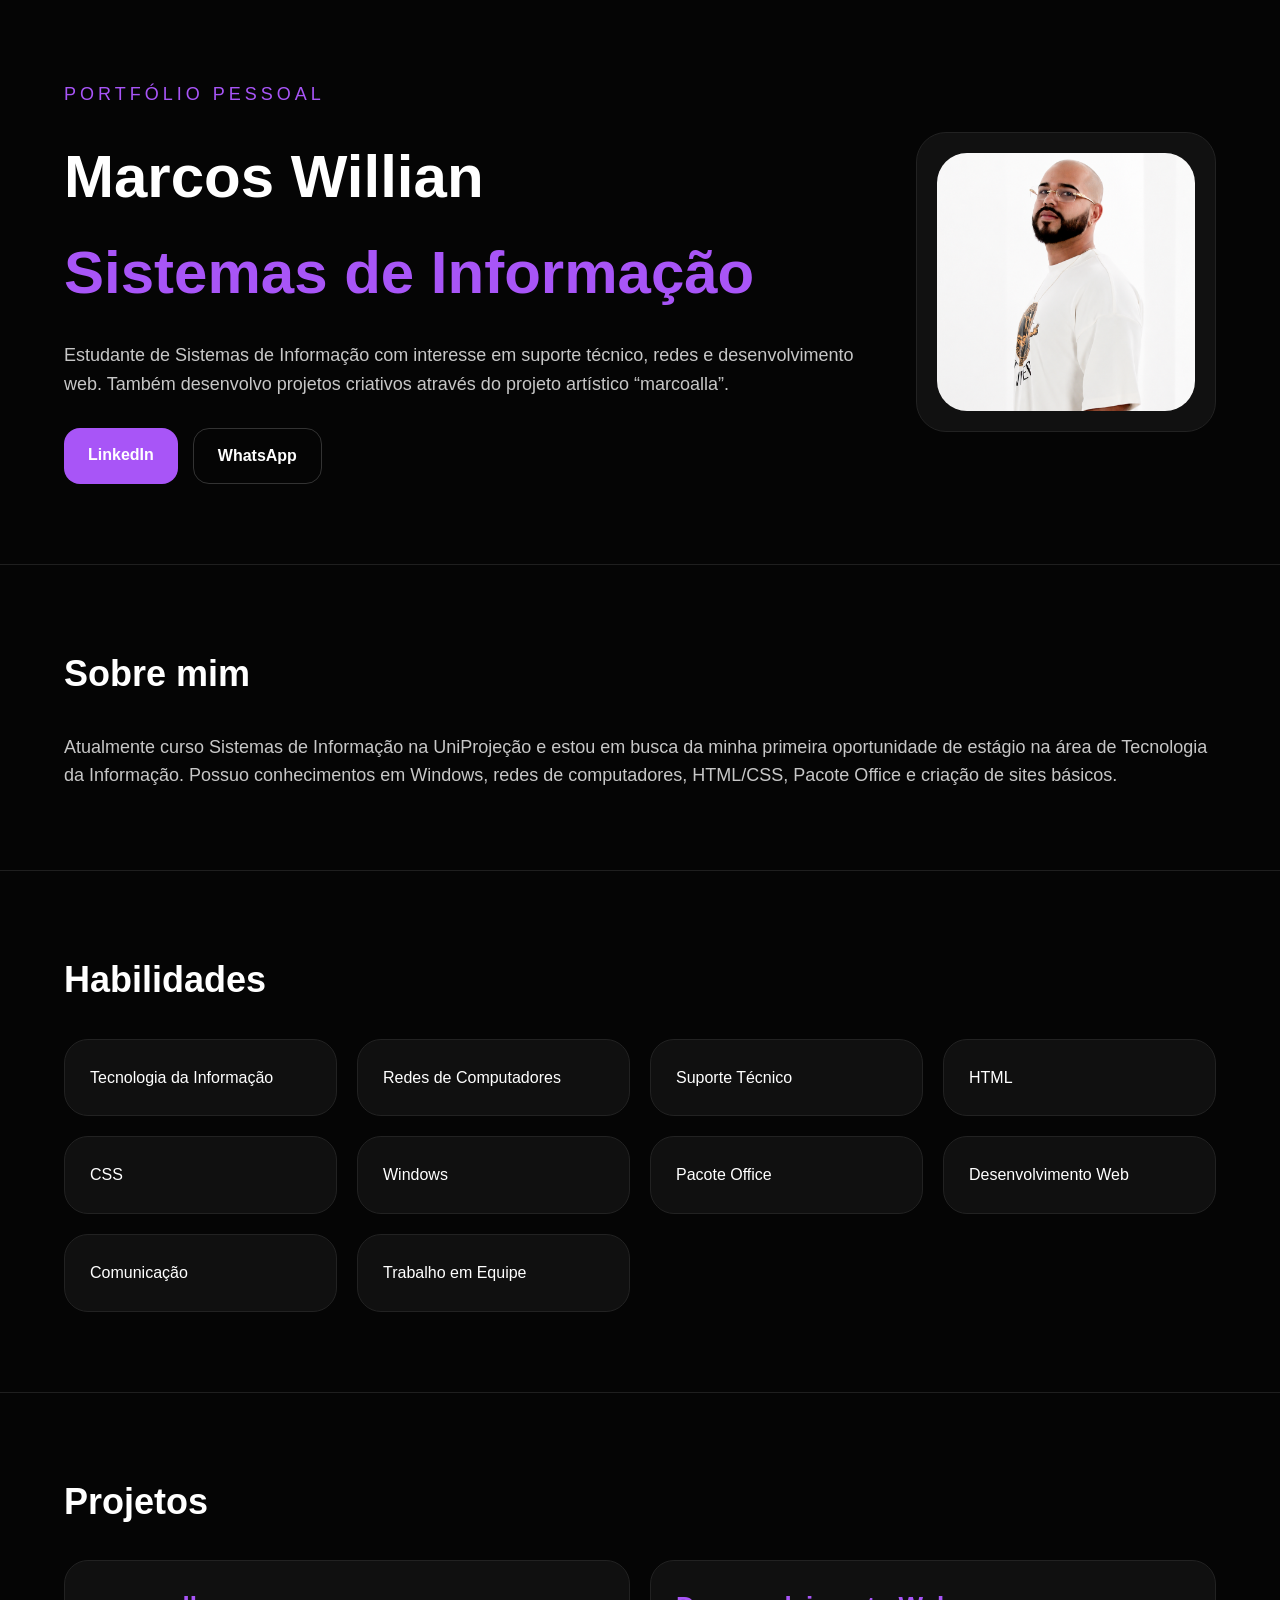
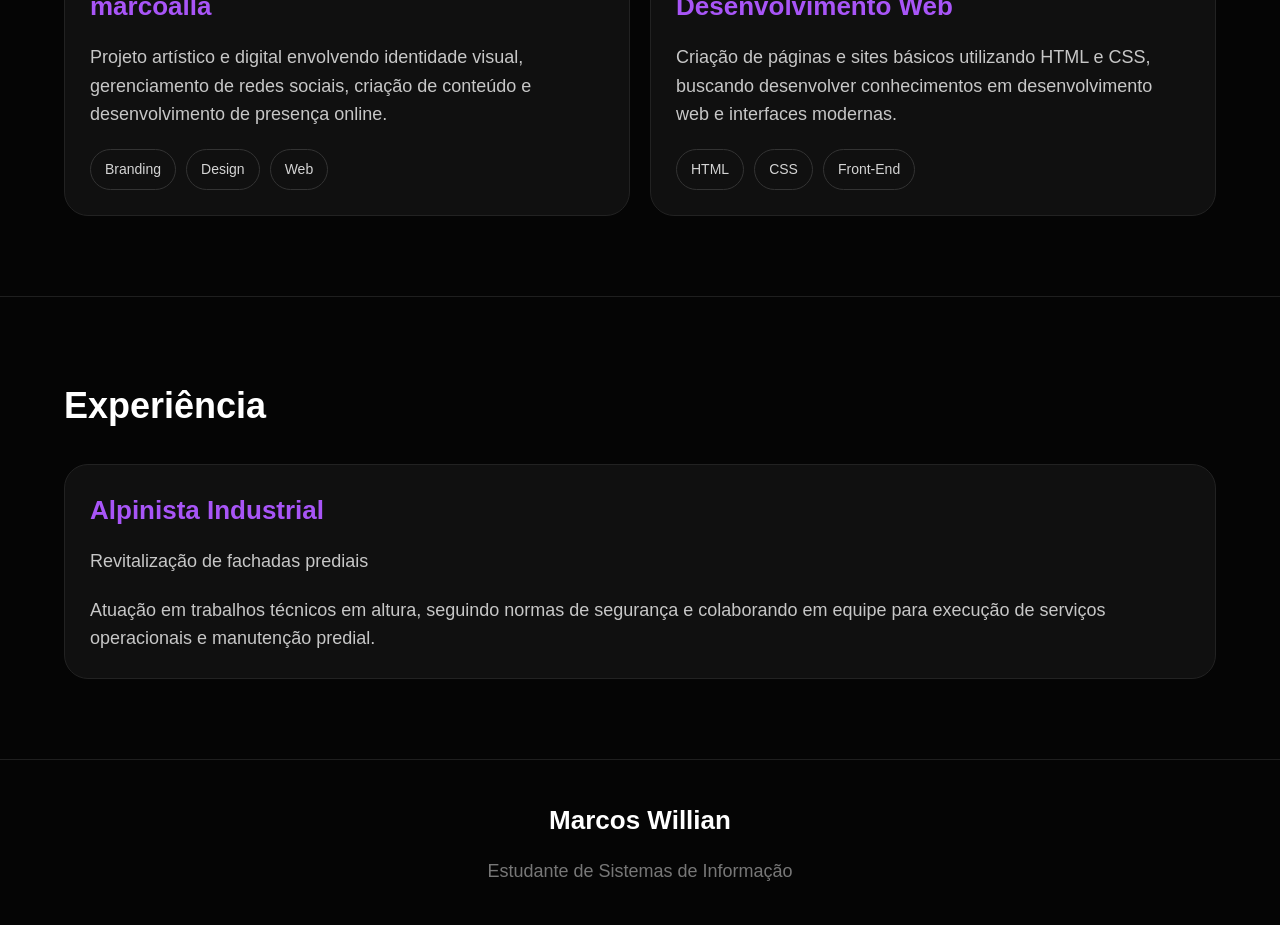
==== index.html @ a3b016d5 "Rename Index.html to index.html" ====
<!DOCTYPE html>
<html lang="pt-BR">
<head>
  <meta charset="UTF-8" />
  <meta name="viewport" content="width=device-width, initial-scale=1.0" />
  <title>Portfólio - Marcos Willian</title>

  <link rel="stylesheet" href="style.css">

  <style>
    * {
      margin: 0;
      padding: 0;
      box-sizing: border-box;
      font-family: Arial, Helvetica, sans-serif;
    }

    body {
      background: #050505;
      color: white;
      line-height: 1.6;
    }

    .container {
      width: 90%;
      max-width: 1200px;
      margin: auto;
    }

    section {
      padding: 80px 0;
      border-bottom: 1px solid #1f1f1f;
    }

    h1 {
      font-size: 60px;
      margin-bottom: 20px;
    }

    h2 {
      font-size: 36px;
      margin-bottom: 30px;
    }

    h3 {
      font-size: 26px;
      margin-bottom: 15px;
    }

    p {
      color: #c7c7c7;
      font-size: 18px;
    }

    .purple {
      color: #a855f7;
    }

    .hero {
      display: flex;
      justify-content: space-between;
      align-items: center;
      gap: 60px;
      flex-wrap: wrap;
    }

    .hero-text {
      flex: 1;
      min-width: 300px;
    }

    .hero-photo {
      width: 300px;
      height: 300px;
      border-radius: 30px;
      background: #111;
      border: 1px solid #222;
      display: flex;
      align-items: center;
      justify-content: center;
      color: #666;
      text-align: center;
      padding: 20px;
    }

    .buttons {
      margin-top: 30px;
      display: flex;
      gap: 15px;
      flex-wrap: wrap;
    }

    .btn {
      text-decoration: none;
      padding: 14px 24px;
      border-radius: 16px;
      transition: 0.3s;
      font-weight: bold;
    }

    .btn-primary {
      background: #a855f7;
      color: white;
    }

    .btn-primary:hover {
      background: #9333ea;
    }

    .btn-secondary {
      border: 1px solid #333;
      color: white;
    }

    .btn-secondary:hover {
      border-color: #a855f7;
    }

    .skills-grid,
    .projects-grid {
      display: grid;
      gap: 20px;
    }

    .skills-grid {
      grid-template-columns: repeat(auto-fit, minmax(220px, 1fr));
    }

    .projects-grid {
      grid-template-columns: repeat(auto-fit, minmax(320px, 1fr));
    }

    .card {
      background: #101010;
      border: 1px solid #222;
      border-radius: 24px;
      padding: 25px;
      transition: 0.3s;
    }

    .card:hover {
      transform: translateY(-5px);
      border-color: #a855f7;
    }

    .tags {
      margin-top: 20px;
      display: flex;
      gap: 10px;
      flex-wrap: wrap;
    }

    .tag {
      border: 1px solid #333;
      padding: 8px 14px;
      border-radius: 999px;
      font-size: 14px;
      color: #d4d4d4;
    }

    footer {
      padding: 40px 0;
      text-align: center;
    }

    footer p {
      color: #777;
      margin-top: 10px;
    }

    @media (max-width: 768px) {
      h1 {
        font-size: 42px;
      }

      h2 {
        font-size: 30px;
      }

      .hero {
        flex-direction: column;
      }
    }
  </style>
</head>

<body>

  <section>
    <div class="container hero">

      <div class="hero-text">
        <p class="purple" style="letter-spacing: 4px; text-transform: uppercase; margin-bottom: 20px;">
          Portfólio Pessoal
        </p>

        <h1>
          Marcos Willian <br>
          <span class="purple">Sistemas de Informação</span>
        </h1>

        <p>
          Estudante de Sistemas de Informação com interesse em suporte técnico,
          redes e desenvolvimento web. Também desenvolvo projetos criativos
          através do projeto artístico “marcoalla”.
        </p>

        <div class="buttons">
          <a class="btn btn-primary" target="_blank"
            href="https://www.linkedin.com/in/marcos-willian-5b9869402">
            LinkedIn
          </a>

          <a class="btn btn-secondary" target="_blank"
href="https://wa.me/5561995084951">
  WhatsApp
</a>
          </a>
        </div>
      </div>

      <div class="hero-photo">
  <img src="foto.png" alt="Marcos Willian">
</div>

  </section>

  <section>
    <div class="container">
      <h2>Sobre mim</h2>

      <p>
        Atualmente curso Sistemas de Informação na UniProjeção e estou em busca
        da minha primeira oportunidade de estágio na área de Tecnologia da Informação.
        Possuo conhecimentos em Windows, redes de computadores, HTML/CSS,
        Pacote Office e criação de sites básicos.
      </p>
    </div>
  </section>

  <section>
    <div class="container">
      <h2>Habilidades</h2>

      <div class="skills-grid">
        <div class="card">Tecnologia da Informação</div>
        <div class="card">Redes de Computadores</div>
        <div class="card">Suporte Técnico</div>
        <div class="card">HTML</div>
        <div class="card">CSS</div>
        <div class="card">Windows</div>
        <div class="card">Pacote Office</div>
        <div class="card">Desenvolvimento Web</div>
        <div class="card">Comunicação</div>
        <div class="card">Trabalho em Equipe</div>
      </div>
    </div>
  </section>

  <section>
    <div class="container">
      <h2>Projetos</h2>

      <div class="projects-grid">

        <div class="card">
          <h3 class="purple">marcoalla</h3>

          <p>
            Projeto artístico e digital envolvendo identidade visual,
            gerenciamento de redes sociais, criação de conteúdo e
            desenvolvimento de presença online.
          </p>

          <div class="tags">
            <div class="tag">Branding</div>
            <div class="tag">Design</div>
            <div class="tag">Web</div>
          </div>
        </div>

        <div class="card">
          <h3 class="purple">Desenvolvimento Web</h3>

          <p>
            Criação de páginas e sites básicos utilizando HTML e CSS,
            buscando desenvolver conhecimentos em desenvolvimento web
            e interfaces modernas.
          </p>

          <div class="tags">
            <div class="tag">HTML</div>
            <div class="tag">CSS</div>
            <div class="tag">Front-End</div>
          </div>
        </div>

      </div>
    </div>
  </section>

  <section>
    <div class="container">
      <h2>Experiência</h2>

      <div class="card">
        <h3 class="purple">Alpinista Industrial</h3>

        <p style="margin-bottom: 20px;">
          Revitalização de fachadas prediais
        </p>

        <p>
          Atuação em trabalhos técnicos em altura, seguindo normas de
          segurança e colaborando em equipe para execução de serviços
          operacionais e manutenção predial.
        </p>
      </div>
    </div>
  </section>

  <footer>
    <div class="container">
      <h3>Marcos Willian</h3>

      <p>
        Estudante de Sistemas de Informação
      </p>
    </div>
  </footer>

</body>
</html>
---- style.css ----
.hero-photo img {
  width: 100%;
  height: 100%;
  object-fit: cover;
  border-radius: 30px;
}
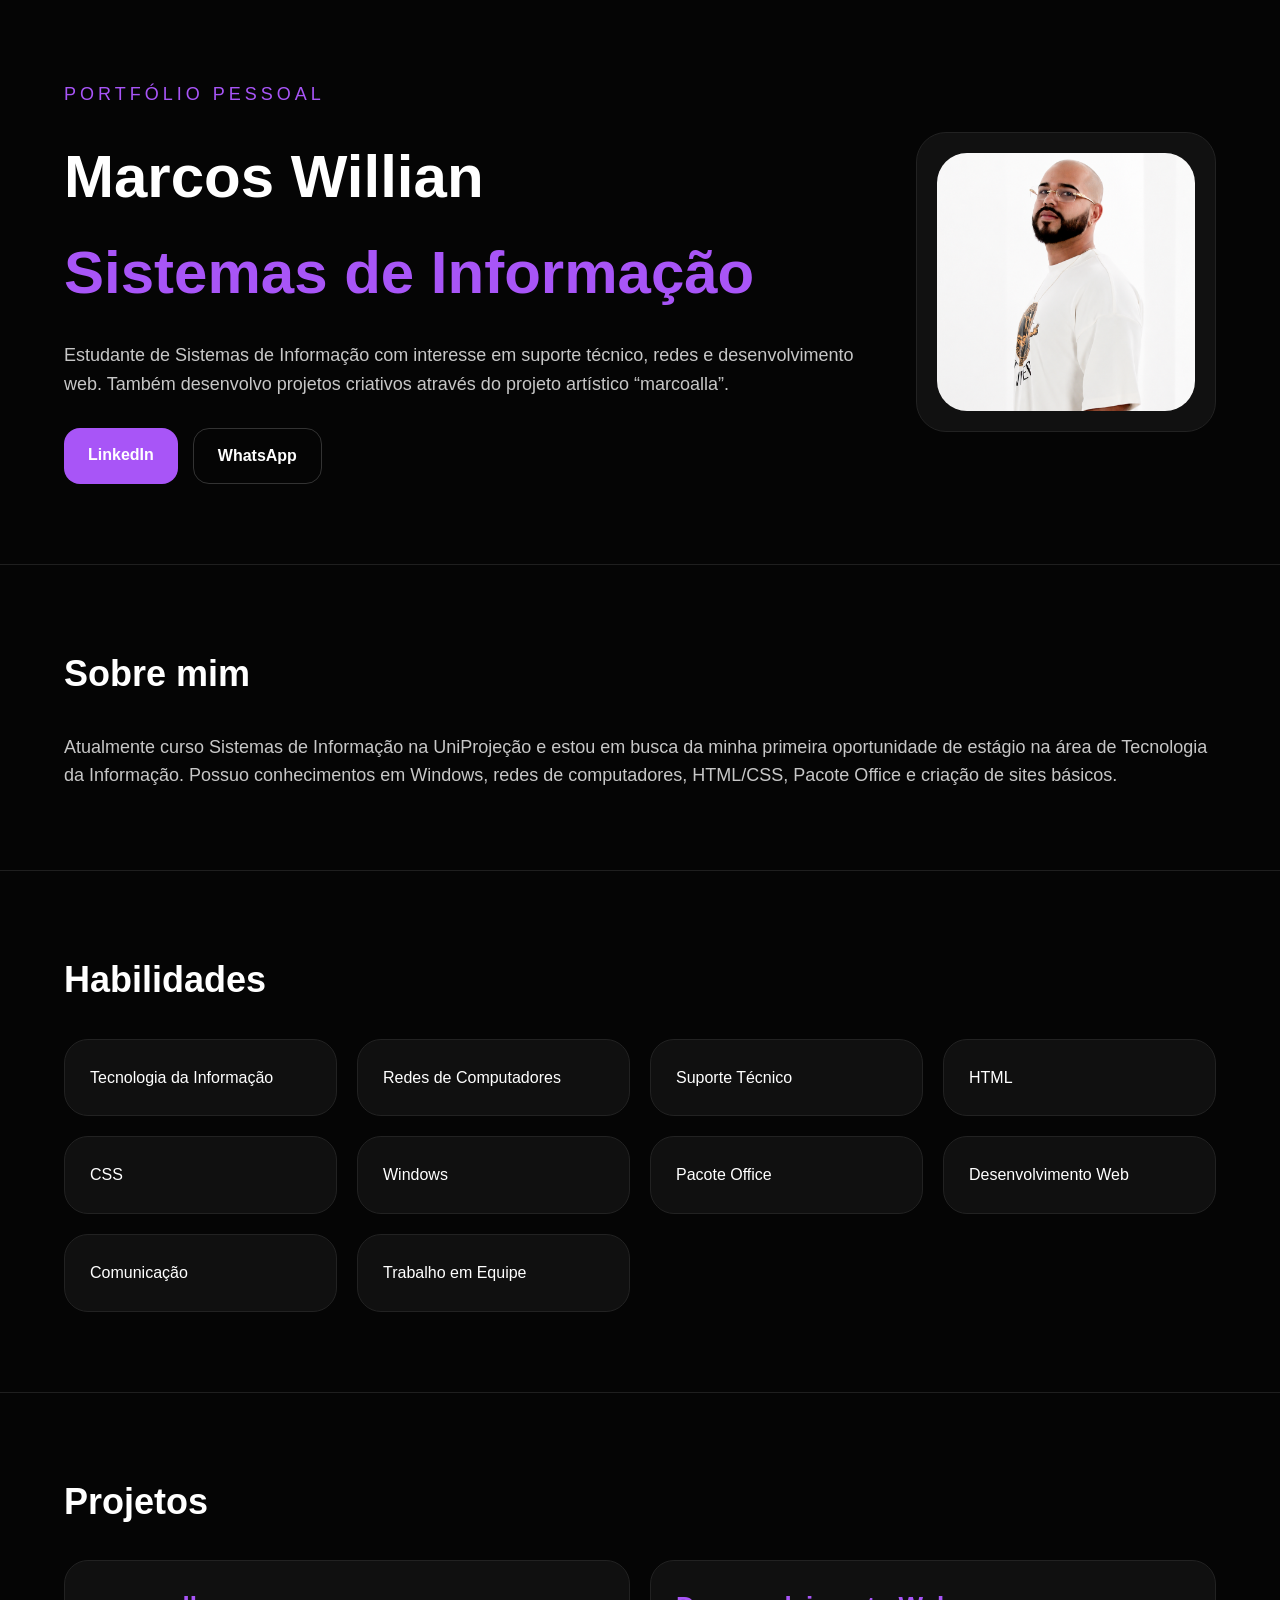
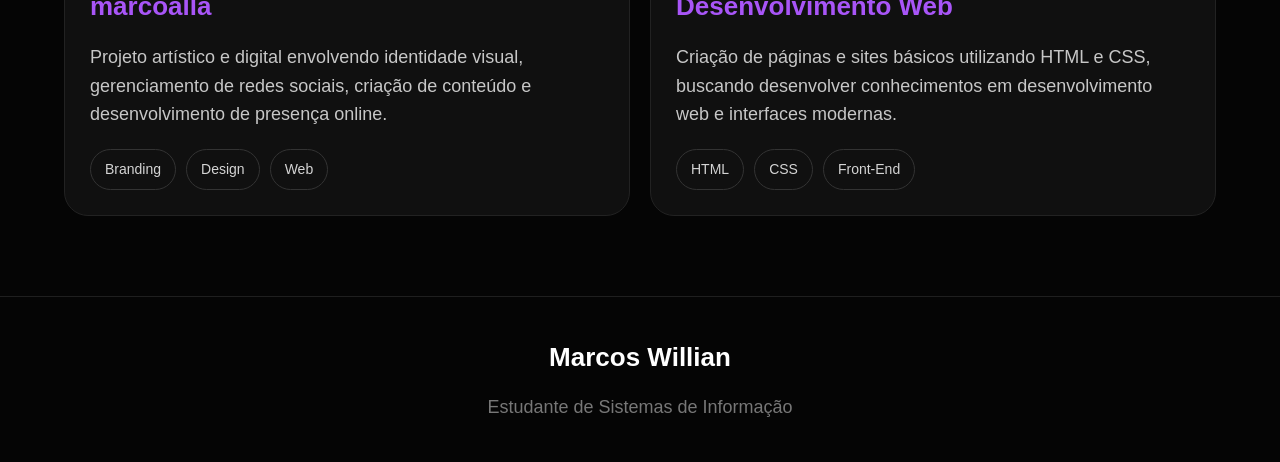
==== commit 126bfff1: "atualização atualiza portfolio" ====
--- a/index.html
+++ b/index.html
@@ -299,26 +299,6 @@
     </div>
   </section>
 
-  <section>
-    <div class="container">
-      <h2>Experiência</h2>
-
-      <div class="card">
-        <h3 class="purple">Alpinista Industrial</h3>
-
-        <p style="margin-bottom: 20px;">
-          Revitalização de fachadas prediais
-        </p>
-
-        <p>
-          Atuação em trabalhos técnicos em altura, seguindo normas de
-          segurança e colaborando em equipe para execução de serviços
-          operacionais e manutenção predial.
-        </p>
-      </div>
-    </div>
-  </section>
-
   <footer>
     <div class="container">
       <h3>Marcos Willian</h3>
